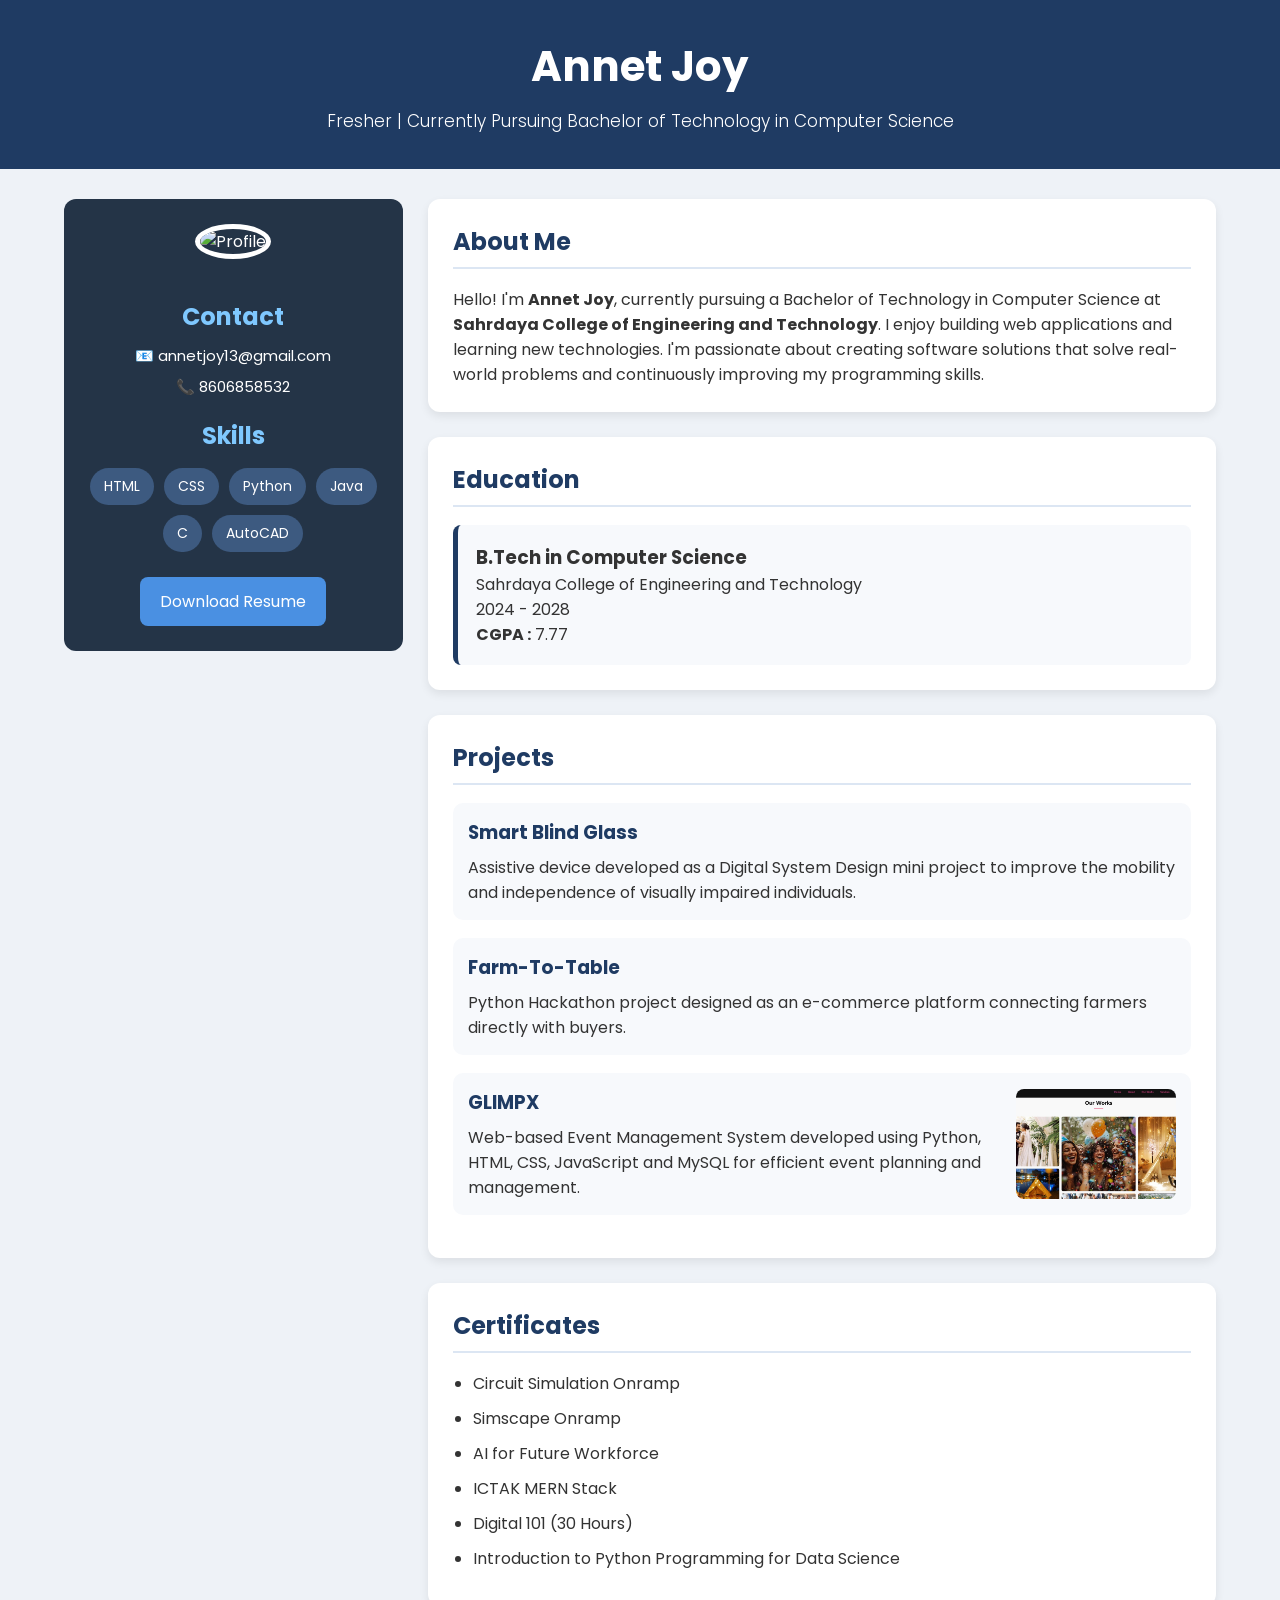
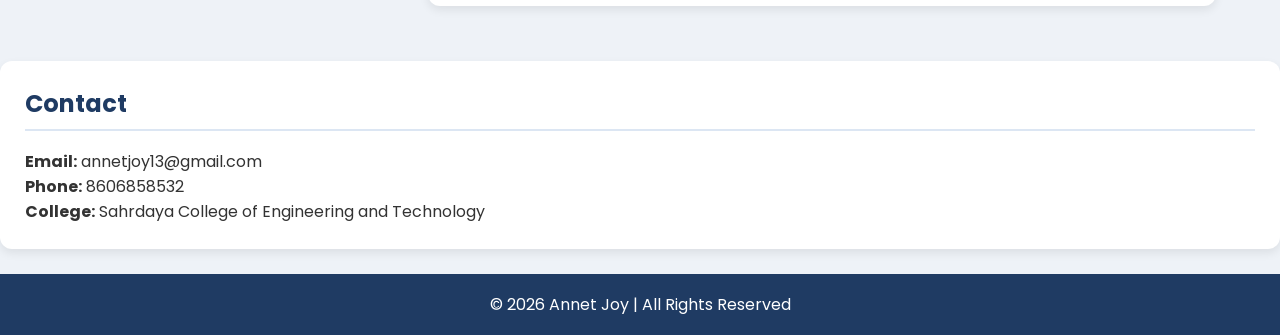
==== port/index.html @ 276e8f61 "Add files via upload" ====
<!DOCTYPE html>
<html lang="en">
<head>
<meta charset="UTF-8">
<meta name="viewport" content="width=device-width, initial-scale=1.0">
<title>Annet Joy | Portfolio</title>

<link rel="stylesheet" href="style.css">

<link rel="preconnect" href="https://fonts.googleapis.com">
<link rel="preconnect" href="https://fonts.gstatic.com" crossorigin>

<link href="https://fonts.googleapis.com/css2?family=Poppins:wght@300;400;500;600;700&display=swap" rel="stylesheet">

</head>

<body>

<header>

<h1>Annet Joy</h1>

<p>Fresher | Currently Pursuing Bachelor of Technology in Computer Science</p>

</header>

<div class="container">

<!-- LEFT SECTION -->

<div class="left">

<img src="/images/profile.png" alt="Profile">

<h2>Contact</h2>

<p>📧 annetjoy13@gmail.com</p>

<p>📞 8606858532</p>

<h2>Skills</h2>

<div class="skills">

<span>HTML</span>
<span>CSS</span>
<span>Python</span>
<span>Java</span>
<span>C</span>
<span>AutoCAD</span>

</div>

<a href="/resume.pdf" download class="resume-btn">
Download Resume
</a>

</div>

<!-- RIGHT SECTION -->

<div class="right">

<section>

<h2>About Me</h2>

<p>

Hello! I'm <b>Annet Joy</b>, currently pursuing a Bachelor of Technology in Computer Science at
<b>Sahrdaya College of Engineering and Technology</b>.

I enjoy building web applications and learning new technologies.
I'm passionate about creating software solutions that solve real-world problems and continuously improving my programming skills.

</p>

</section>

<section>

<h2>Education</h2>

<div class="card">

<h3>B.Tech in Computer Science</h3>

<p>Sahrdaya College of Engineering and Technology</p>

<p>2024 - 2028</p>

<p><b>CGPA :</b> 7.77</p>

</div>

</section>

<section>

<h2>Projects</h2>

<div class="project">



<div>

<h3>Smart Blind Glass</h3>

<p>

Assistive device developed as a Digital System Design mini project to improve the mobility and independence of visually impaired individuals.

</p>

</div>

</div>

<div class="project">


<div>

<h3>Farm-To-Table</h3>

<p>

Python Hackathon project designed as an e-commerce platform connecting farmers directly with buyers.

</p>

</div>

</div>

<div class="project">

<div>

<h3>GLIMPX</h3>

<p>

Web-based Event Management System developed using Python, HTML, CSS, JavaScript and MySQL for efficient event planning and management.

</p>

</div>
<img src="./images/glimpx.jpg" alt="Smart Blind Glass">
</div>

</section>

<section>

<h2>Certificates</h2>

<ul>

<li>Circuit Simulation Onramp</li>

<li>Simscape Onramp</li>

<li>AI for Future Workforce</li>

<li>ICTAK MERN Stack</li>

<li>Digital 101 (30 Hours)</li>

<li>Introduction to Python Programming for Data Science</li>

</ul>

</section>

</div>

</div>
<section>

<h2>Contact</h2>

<p><strong>Email:</strong> annetjoy13@gmail.com</p>

<p><strong>Phone:</strong> 8606858532</p>

<p><strong>College:</strong> Sahrdaya College of Engineering and Technology</p>

</section>

<footer>

<p>© 2026 Annet Joy | All Rights Reserved</p>

</footer>

</body>

</html>
---- port/style.css ----
*{
    margin:0;
    padding:0;
    box-sizing:border-box;
    font-family:'Poppins',sans-serif;
}

body{
    background:#eef2f7;
    color:#333;
}

header{
    background:#1f3b63;
    color:#fff;
    text-align:center;
    padding:35px 20px;
}

header h1{
    font-size:42px;
    margin-bottom:10px;
}

header p{
    font-size:17px;
    font-weight:300;
}

.container{
    width:90%;
    max-width:1200px;
    margin:30px auto;
    display:flex;
    gap:25px;
}

.left{
    width:30%;
    background:#243447;
    color:#fff;
    padding:25px;
    border-radius:12px;
    text-align:center;
    position:sticky;
    top:20px;
    height:fit-content;
}

.left img{
    width:180px;
    height:180px;
    border-radius:50%;
    object-fit:cover;
    border:5px solid white;
    margin-bottom:20px;
}

.left h2{
    margin:20px 0 10px;
    color:#7fc8ff;
}

.left p{
    margin:8px 0;
    font-size:15px;
}

.skills{
    display:flex;
    flex-wrap:wrap;
    justify-content:center;
    gap:10px;
    margin-top:15px;
}

.skills span{
    background:#3d5a80;
    padding:8px 14px;
    border-radius:20px;
    font-size:14px;
}

.resume-btn{
    display:inline-block;
    margin-top:25px;
    background:#4a90e2;
    color:white;
    text-decoration:none;
    padding:12px 20px;
    border-radius:8px;
    transition:.3s;
}

.resume-btn:hover{
    background:#2d74c4;
}

.right{
    width:70%;
}

section{
    background:white;
    padding:25px;
    margin-bottom:25px;
    border-radius:12px;
    box-shadow:0 4px 10px rgba(0,0,0,.08);
}

section h2{
    color:#1f3b63;
    margin-bottom:18px;
    border-bottom:2px solid #dce6f3;
    padding-bottom:8px;
}

.card{
    background:#f7f9fc;
    padding:18px;
    border-left:5px solid #1f3b63;
    border-radius:8px;
}

.project{
    display:flex;
    gap:20px;
    align-items:center;
    background:#f7f9fc;
    padding:15px;
    border-radius:10px;
    margin-bottom:18px;
    transition:.3s;
}

.project:hover{
    transform:translateY(-4px);
    box-shadow:0 5px 15px rgba(0,0,0,.12);
}

.project img{
    width:160px;
    height:110px;
    object-fit:cover;
    border-radius:8px;
}

.project h3{
    color:#1f3b63;
    margin-bottom:8px;
}

ul{
    padding-left:20px;
}

ul li{
    margin:10px 0;
}

footer{
    background:#1f3b63;
    color:white;
    text-align:center;
    padding:18px;
    margin-top:20px;
}

@media(max-width:900px){

.container{
    flex-direction:column;
}

.left,
.right{
    width:100%;
}

.left{
    position:static;
}

.project{
    flex-direction:column;
    text-align:center;
}

.project img{
    width:100%;
    height:auto;
}

header h1{
    font-size:34px;
}

}
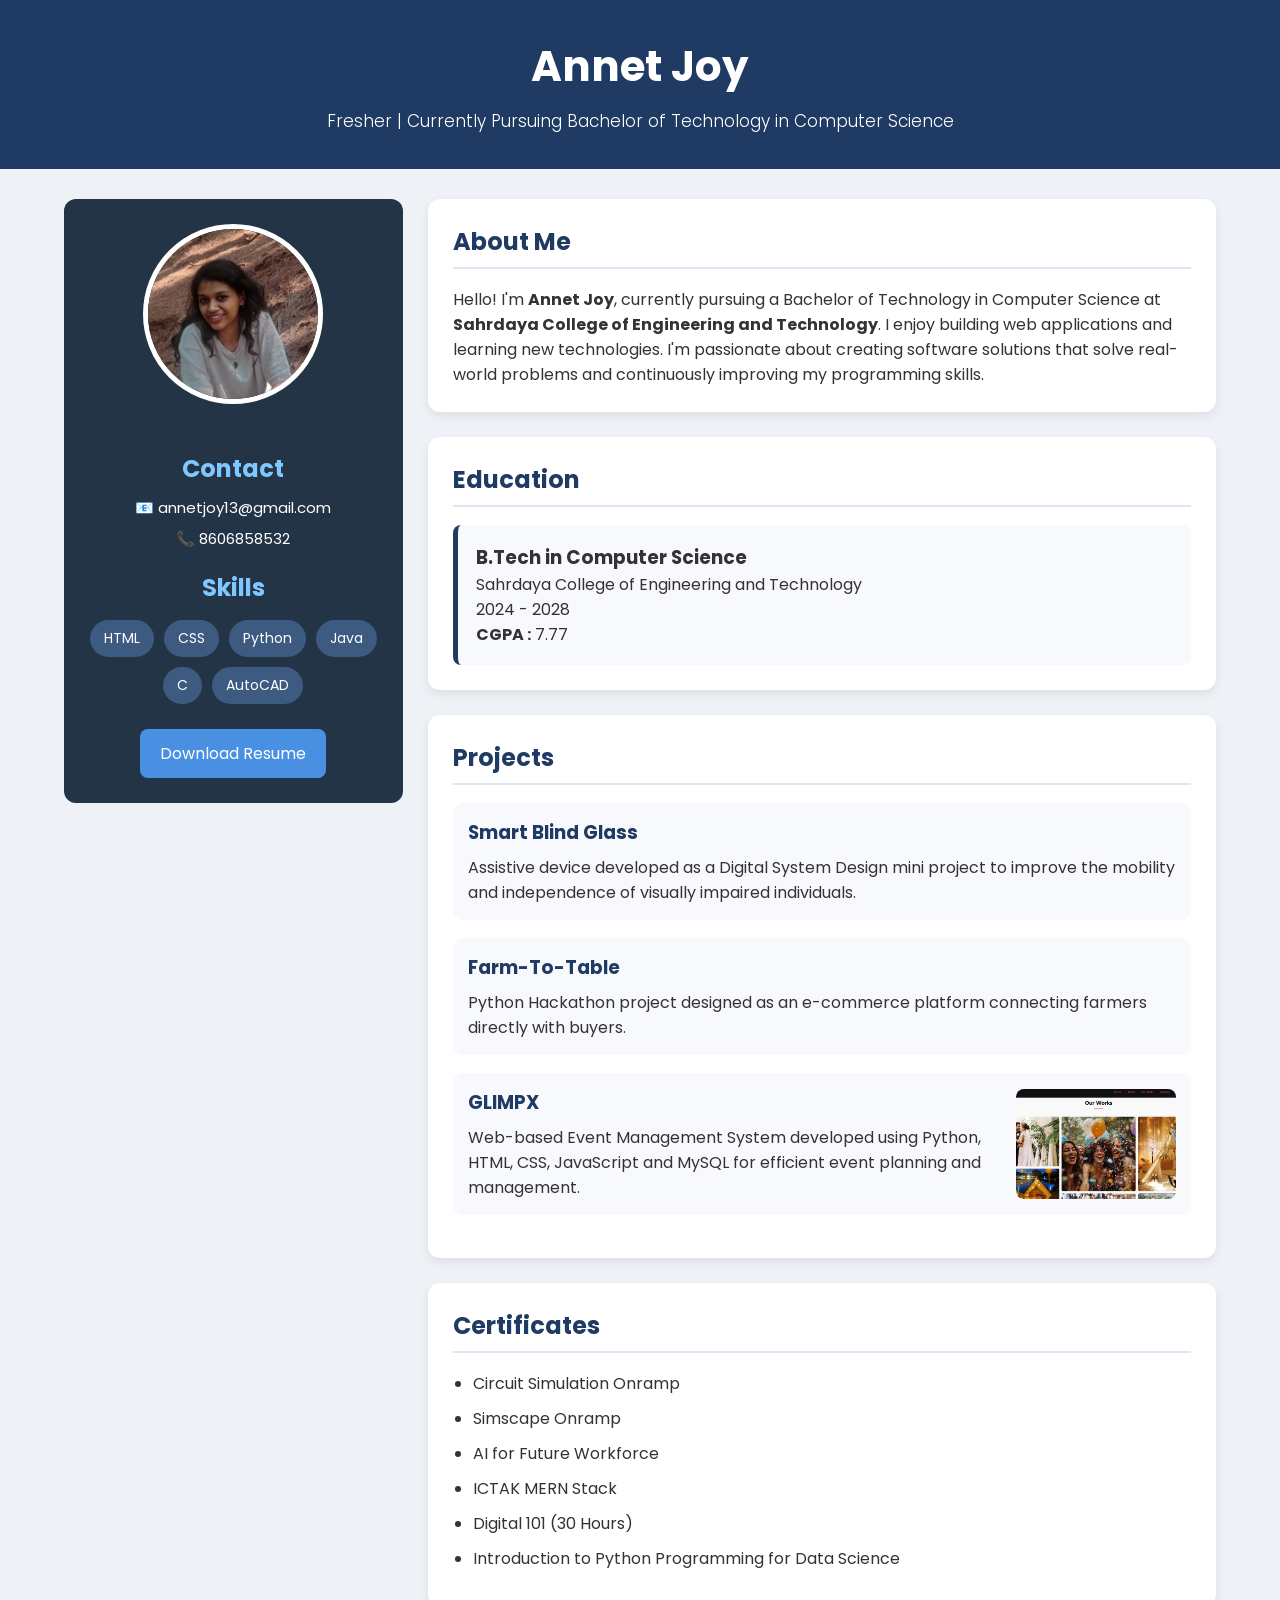
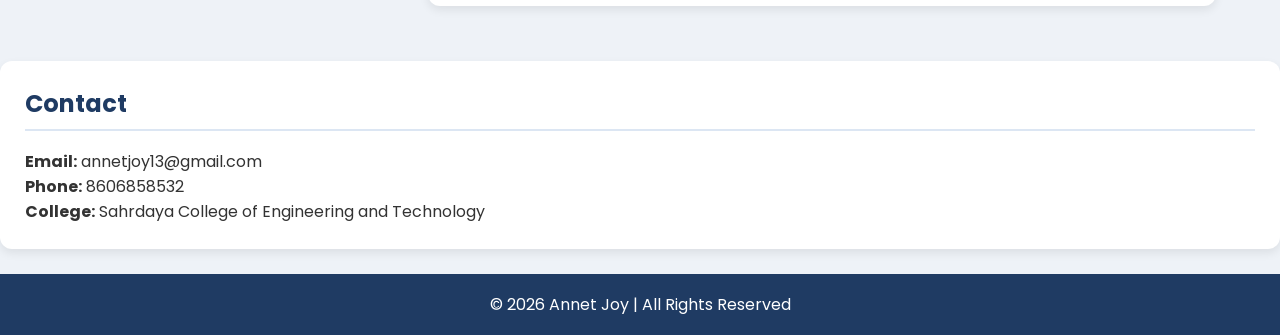
==== commit e959b21d: "Update index.html" ====
--- a/port/index.html
+++ b/port/index.html
@@ -30,7 +30,7 @@
 
 <div class="left">
 
-<img src="/images/profile.png" alt="Profile">
+<img src="./images/profile.png" alt="Profile">
 
 <h2>Contact</h2>
 
@@ -51,7 +51,7 @@
 
 </div>
 
-<a href="/resume.pdf" download class="resume-btn">
+<a href="./resume.pdf" download class="resume-btn">
 Download Resume
 </a>
 
@@ -197,4 +197,4 @@
 
 </body>
 
-</html>+</html>
